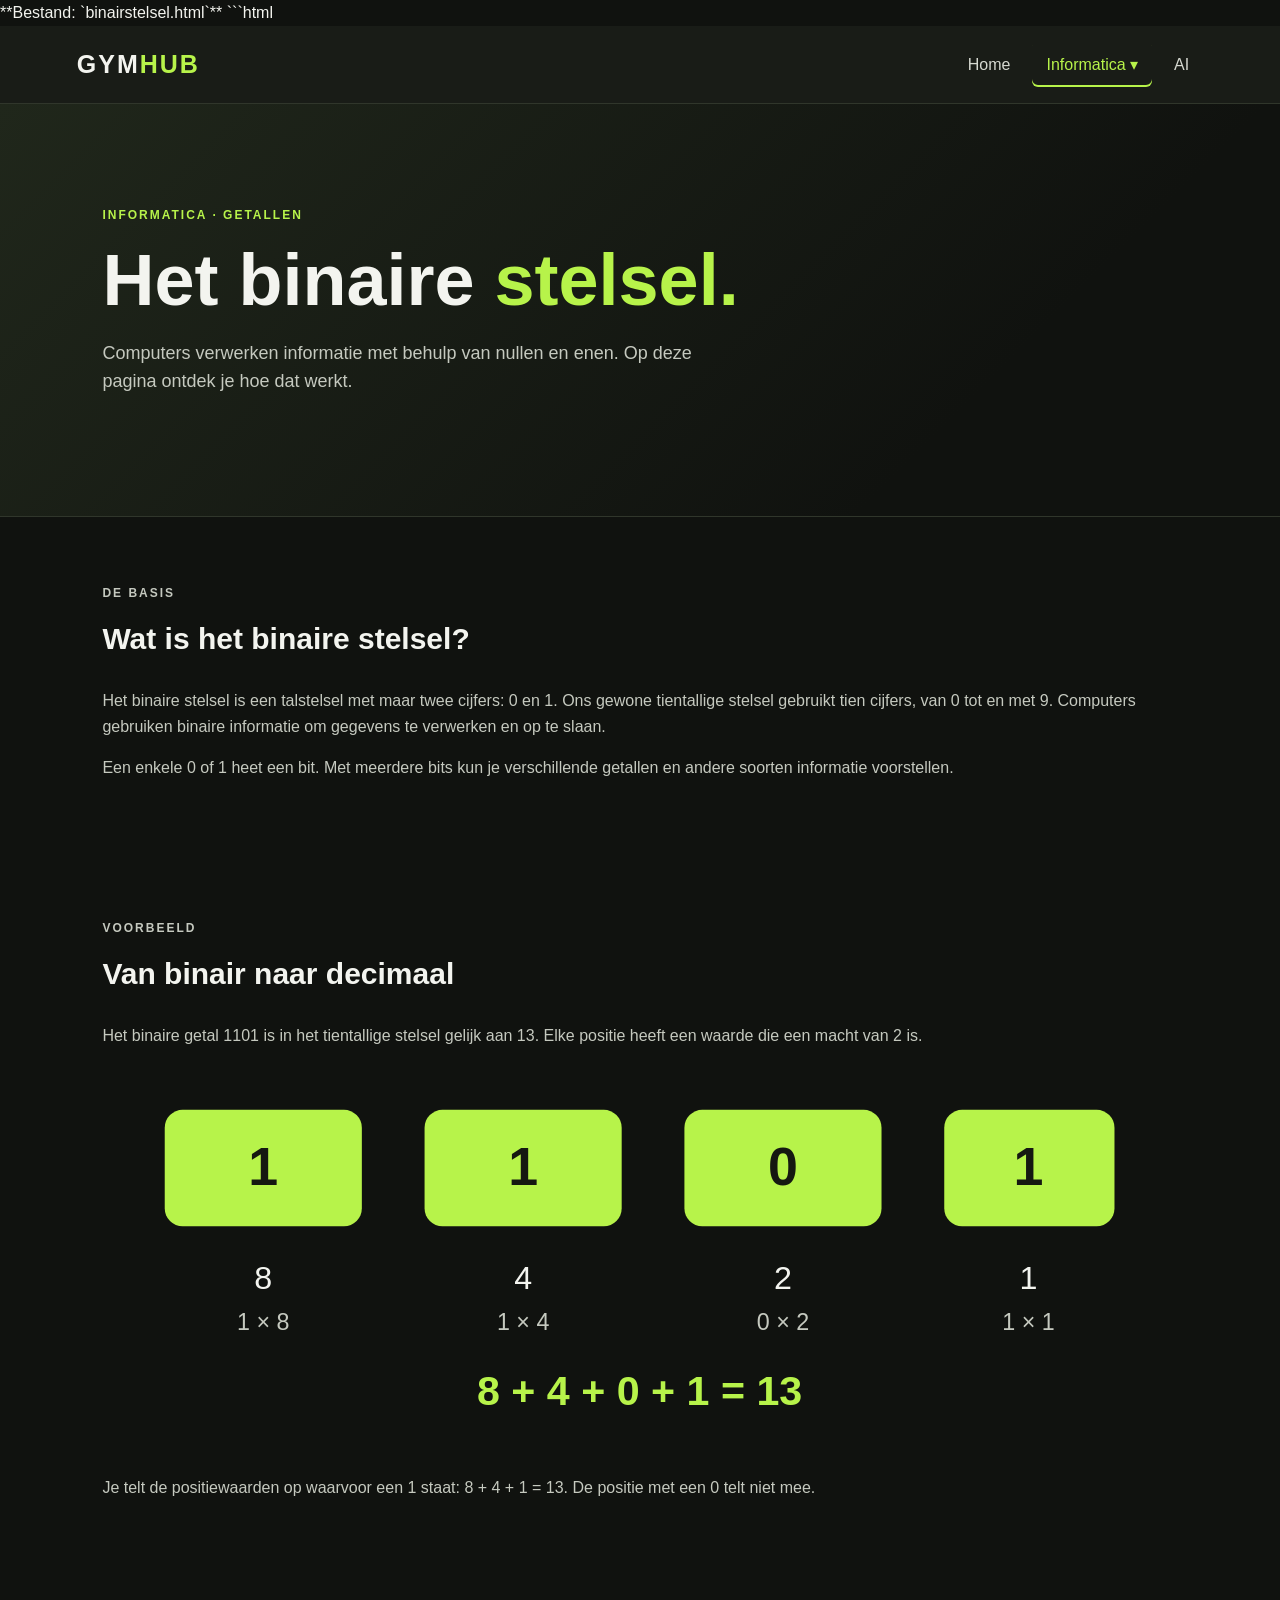
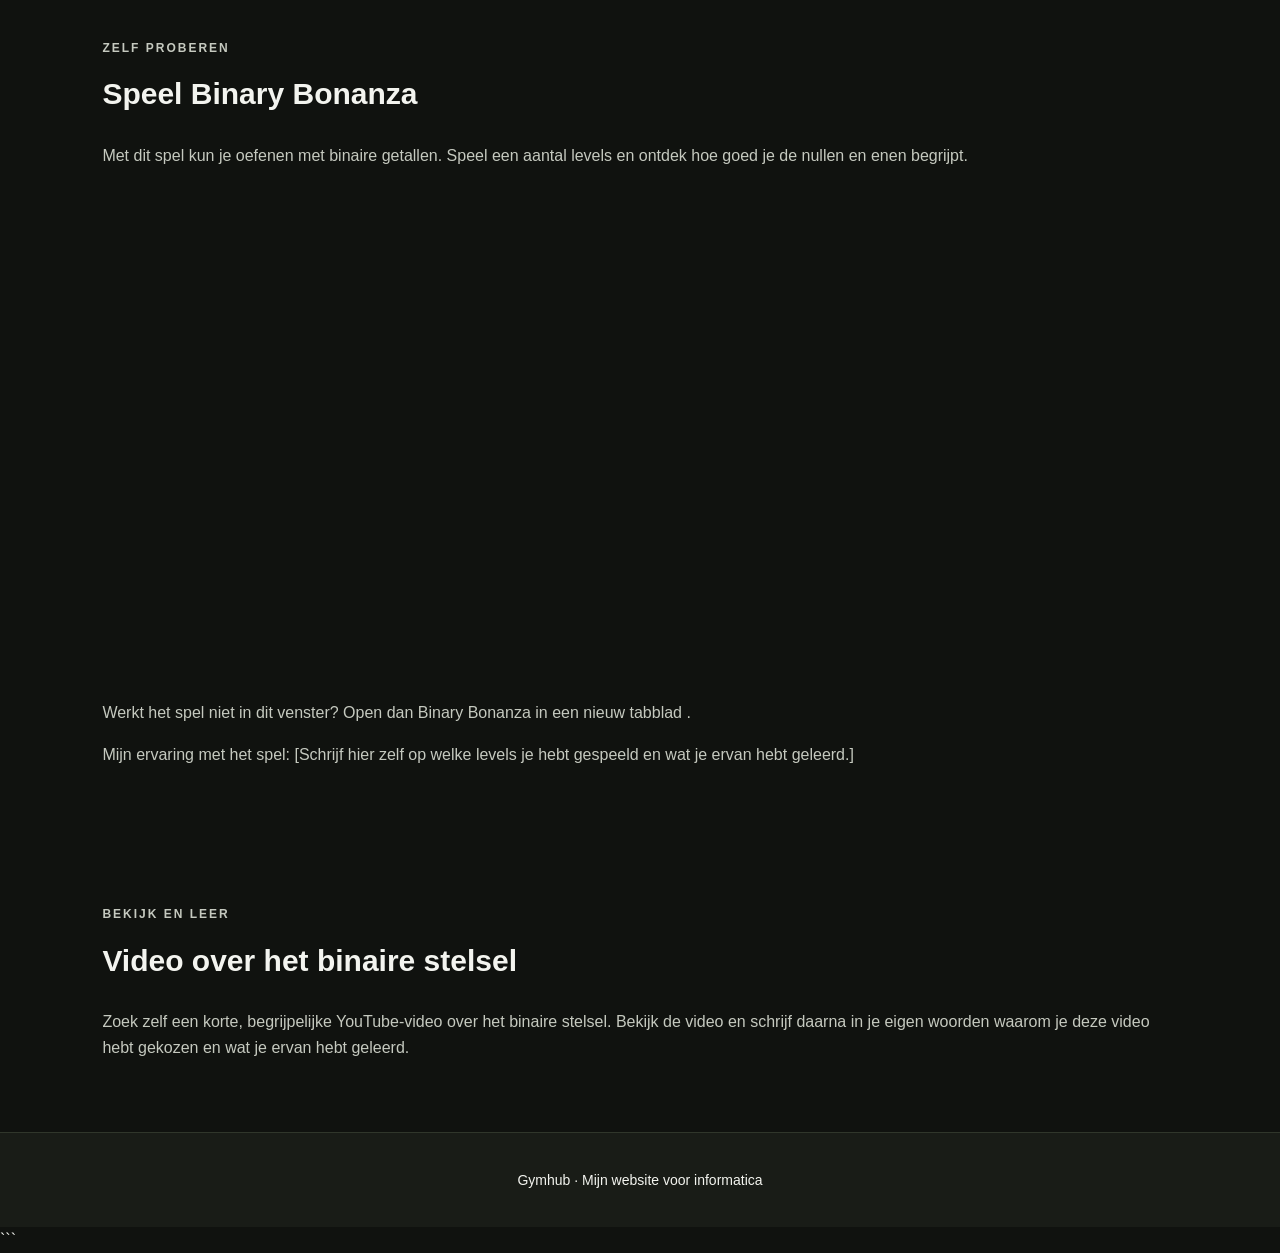
==== binairstelsel.html @ 0bf9ab23 "Binair stelsel pagina toevoegen" ====
**Bestand: `binairstelsel.html`**

```html
<!DOCTYPE html>
<!-- Deze pagina legt het binaire stelsel uit. -->

<html lang="nl">
<head>
    <!-- Zorgt ervoor dat Nederlandse tekens goed worden weergegeven. -->
    <meta charset="UTF-8">

    <!-- Zorgt ervoor dat de pagina goed schaalt op telefoons. -->
    <meta name="viewport" content="width=device-width, initial-scale=1.0">

    <!-- De titel die bovenaan het browsertabblad verschijnt. -->
    <title>Gymhub | Binair stelsel</title>

    <!-- Gebruikt dezelfde vormgeving als de homepage. -->
    <link rel="stylesheet" type="text/css" href="opmaak.css">
</head>

<body>

    <!-- De header bevat het logo en de navigatiebalk. -->
    <header class="bovenbalk">
        <a class="logo" href="index.html">GYM<span>HUB</span></a>

        <!-- Dit menu staat ook op de homepage. -->
        <nav class="navigatie">
            <ul>
                <li>
                    <a href="index.html">Home</a>
                </li>

                <li class="dropdown">
                    <a href="#" class="dropdown-knop actief">Informatica ▾</a>

                    <!-- Dit submenu bevat de informaticaonderwerpen. -->
                    <ul class="dropdown-menu">
                        <li>
                            <a href="invoer-verwerking-uitvoer.html">
                                Invoer, verwerking en uitvoer
                            </a>
                        </li>
                        <li>
                            <a class="actief" href="binairstelsel.html">
                                Binair stelsel
                            </a>
                        </li>
                        <li>
                            <a href="kleurmodellen.html">Kleurmodellen</a>
                        </li>
                        <li>
                            <a href="compressie.html">Compressie</a>
                        </li>
                    </ul>
                </li>

                <li><a href="ai.html">AI</a></li>
            </ul>
        </nav>
    </header>

    <!-- Hier begint de belangrijkste inhoud van de pagina. -->
    <main>

        <!-- Introductie van het onderwerp. -->
        <section class="intro">
            <p class="klein-label">INFORMATICA · GETALLEN</p>

            <h1>Het binaire <span>stelsel.</span></h1>

            <p class="intro-tekst">
                Computers verwerken informatie met behulp van nullen
                en enen. Op deze pagina ontdek je hoe dat werkt.
            </p>
        </section>

        <!-- Uitleg over de basis van het binaire stelsel. -->
        <section class="inhoudsblok">
            <p class="klein-label">DE BASIS</p>

            <h2>Wat is het binaire stelsel?</h2>

            <p>
                Het binaire stelsel is een talstelsel met maar twee
                cijfers: 0 en 1. Ons gewone tientallige stelsel gebruikt
                tien cijfers, van 0 tot en met 9. Computers gebruiken
                binaire informatie om gegevens te verwerken en op te slaan.
            </p>

            <p>
                Een enkele 0 of 1 heet een bit. Met meerdere bits kun je
                verschillende getallen en andere soorten informatie
                voorstellen.
            </p>
        </section>

        <!-- Voorbeeld met een zelfgemaakt SVG-diagram. -->
        <section class="inhoudsblok">
            <p class="klein-label">VOORBEELD</p>

            <h2>Van binair naar decimaal</h2>

            <p>
                Het binaire getal 1101 is in het tientallige stelsel
                gelijk aan 13. Elke positie heeft een waarde die een
                macht van 2 is.
            </p>

            <!-- SVG is een manier om zelf een schaalbaar diagram te tekenen. -->
            <svg
                viewBox="0 0 600 220"
                width="100%"
                role="img"
                aria-labelledby="binair-titel binair-beschrijving"
            >
                <title id="binair-titel">Het binaire getal 1101</title>
                <desc id="binair-beschrijving">
                    De bits 1, 1, 0 en 1 hebben de positiewaarden
                    8, 4, 2 en 1. Samen leveren ze 13 op.
                </desc>

                <g font-family="Arial, sans-serif" text-anchor="middle">
                    <g fill="#B7F34A">
                        <rect x="35" y="25" width="110" height="65" rx="10"/>
                        <rect x="180" y="25" width="110" height="65" rx="10"/>
                        <rect x="325" y="25" width="110" height="65" rx="10"/>
                        <rect x="470" y="25" width="95" height="65" rx="10"/>
                    </g>

                    <g fill="#151811" font-size="30" font-weight="bold">
                        <text x="90" y="67">1</text>
                        <text x="235" y="67">1</text>
                        <text x="380" y="67">0</text>
                        <text x="517" y="67">1</text>
                    </g>

                    <g fill="#F3F4EF" font-size="18">
                        <text x="90" y="125">8</text>
                        <text x="235" y="125">4</text>
                        <text x="380" y="125">2</text>
                        <text x="517" y="125">1</text>
                    </g>

                    <g fill="#C5C9BF" font-size="13">
                        <text x="90" y="148">1 × 8</text>
                        <text x="235" y="148">1 × 4</text>
                        <text x="380" y="148">0 × 2</text>
                        <text x="517" y="148">1 × 1</text>
                    </g>

                    <text x="300" y="190" fill="#B7F34A"
                          font-size="23" font-weight="bold">
                        8 + 4 + 0 + 1 = 13
                    </text>
                </g>
            </svg>

            <p>
                Je telt de positiewaarden op waarvoor een 1 staat:
                8 + 4 + 1 = 13. De positie met een 0 telt niet mee.
            </p>
        </section>

        <!-- Het spel waarmee bezoekers zelf kunnen oefenen. -->
        <section class="inhoudsblok">
            <p class="klein-label">ZELF PROBEREN</p>

            <h2>Speel Binary Bonanza</h2>

            <p>
                Met dit spel kun je oefenen met binaire getallen.
                Speel een aantal levels en ontdek hoe goed je de
                nullen en enen begrijpt.
            </p>

            <!-- Het spel wordt in een iframe binnen deze pagina getoond. -->
            <iframe
                src="https://games.penjee.com/binary-bonanza/game.php"
                title="Binary Bonanza: oefenen met binaire getallen"
                width="100%"
                height="500"
                loading="lazy"
                style="border: 0; border-radius: 10px;"
                allowfullscreen>
            </iframe>

            <p>
                Werkt het spel niet in dit venster? Open dan
                <a href="https://games.penjee.com/binary-bonanza/game.php"
                   target="_blank"
                   rel="noopener noreferrer">
                    Binary Bonanza in een nieuw tabblad
                </a>.
            </p>

            <!-- Noteer zelf hoeveel levels je hebt gespeeld en wat je leerde. -->
            <p>
                Mijn ervaring met het spel:
                [Schrijf hier zelf op welke levels je hebt gespeeld
                en wat je ervan hebt geleerd.]
            </p>
        </section>

        <!-- Ruimte voor de YouTube-video die je zelf uitkiest en bekijkt. -->
        <section class="inhoudsblok">
            <p class="klein-label">BEKIJK EN LEER</p>

            <h2>Video over het binaire stelsel</h2>

            <p>
                Zoek zelf een korte, begrijpelijke YouTube-video over
                het binaire stelsel. Bekijk de video en schrijf daarna
                in je eigen woorden waarom je deze video hebt gekozen
                en wat je ervan hebt geleerd.
            </p>

            <!-- Voeg hier later de iframe-code toe met jouw gekozen video. -->
        </section>

    </main>

    <!-- De footer sluit de pagina af. -->
    <footer class="voettekst">
        <p>Gymhub · Mijn website voor informatica</p>
    </footer>

</body>
</html>
```
---- opmaak.css ----
/* =========================================
   ALGEMENE INSTELLINGEN
   ========================================= */

/* Deze selector (*) geldt voor alle elementen. */
* {
    box-sizing: border-box;
}

/* De body bepaalt de standaardstijl van de hele pagina. */
body {
    margin: 0;
    background-color: #10120F;
    color: #F3F4EF; /* Dit is de standaard tekstkleur. */
    font-family: Arial, Helvetica, sans-serif;
    line-height: 1.6;
}

/* Alle links krijgen een nette standaardopmaak. */
a {
    color: inherit;
    text-decoration: none;
}

/* =========================================
   BOVENBALK EN NAVIGATIEMENU
   ========================================= */

/* De bovenbalk bevat het logo en het navigatiemenu. */
.bovenbalk {
    background-color: #191C17;
    min-height: 76px;
    padding: 16px 6%;
    display: flex;
    align-items: center;
    justify-content: space-between;
    gap: 20px;
    flex-wrap: wrap;

    /* De hoge z-index zorgt dat het menu boven andere inhoud staat. */
    position: relative;
    z-index: 100;
    border-bottom: 1px solid #30362B;
}

/* Het logo valt op door de grotere letters. */
.logo {
    font-size: 25px;
    font-weight: bold;
    letter-spacing: 2px;
}

/* Het woord HUB krijgt de limegroene accentkleur. */
.logo span {
    color: #B7F34A;
}

/* De lijst wordt horizontaal weergegeven zonder opsommingstekens. */
.navigatie ul {
    list-style: none;
    display: flex;
    align-items: center;
    gap: 8px;
    padding: 0;
    margin: 0;
}

/* Elk hoofdmenu-item is een mogelijke plek voor een submenu. */
.navigatie li {
    position: relative;
}

/* De links krijgen ruimte zodat ze makkelijk aanklikbaar zijn. */
.navigatie > ul > li > a {
    display: block;
    padding: 10px 14px;
    border-radius: 6px;
    color: #D6D9D1;
    transition: background-color 0.2s, color 0.2s;
}

/* Bij aanwijzen verandert de kleur van de link. */
.navigatie a:hover,
.navigatie a:focus-visible {
    background-color: #2A3023;
    color: #B7F34A;
}

/* De actieve link laat zien op welke pagina je bent. */
.navigatie a.actief {
    color: #B7F34A;
    box-shadow: inset 0 -2px 0 #B7F34A;
}

/* =========================================
   DROPDOWNMENU
   ========================================= */

/* Het submenu staat standaard verborgen. */
.dropdown-menu {
    display: none !important;
    position: absolute;
    top: 100%; /* Het menu begint direct onder de hoofdknop. */
    left: 0;
    min-width: 230px;
    background-color: #20241D;
    border: 1px solid #3A4231;
    border-radius: 8px;
    padding: 8px !important;
    flex-direction: column;
    align-items: stretch !important;
    gap: 2px !important;
    box-shadow: 0 12px 25px rgba(0, 0, 0, 0.35);
}

/* Het submenu verschijnt als je de knop of lijst aanwijst. */
.dropdown:hover > .dropdown-menu,
.dropdown:focus-within > .dropdown-menu {
    display: flex !important;
}

/* De submenu-links vullen de breedte van het submenu. */
.dropdown-menu a {
    display: block;
    padding: 10px;
    border-radius: 5px;
    color: #F3F4EF;
}

/* =========================================
   INTRODUCTIEBLOK
   ========================================= */

/* Dit is het grote introductieblok bovenaan de homepage. */
.intro {
    padding: 90px 8%;
    background: linear-gradient(135deg, #20271B, #10120F 75%);
    border-bottom: 1px solid #30362B;
}

/* Kleine groene labels geven onderdelen een herkenbare stijl. */
.klein-label {
    color: #B7F34A;
    font-size: 12px;
    font-weight: bold;
    letter-spacing: 2px;
    text-transform: uppercase;
}

/* De hoofdtekst krijgt een groot lettertype. */
.intro h1 {
    max-width: 850px;
    margin: 16px 0;
    font-size: clamp(38px, 7vw, 72px);
    line-height: 1.1;
}

/* Het woord Gymhub krijgt de accentkleur. */
.intro h1 span {
    color: #B7F34A;
}

/* De introductietekst krijgt een beperkte breedte voor leesbaarheid. */
.intro-tekst {
    max-width: 600px;
    color: #C5C9BF;
    font-size: 18px;
    margin-bottom: 30px;
}

/* =========================================
   KNOPPEN
   ========================================= */

/* De knop valt op door de groene achtergrond. */
.knop {
    display: inline-block;
    padding: 12px 20px;
    background-color: #B7F34A;
    color: #151811;
    border-radius: 6px;
    font-weight: bold;
}

/* De knop verandert als je hem aanwijst. */
.knop:hover,
.knop:focus-visible {
    background-color: #D0FF79;
}

/* =========================================
   INHOUD EN KAARTEN
   ========================================= */

/* Dit zijn de verschillende inhoudsblokken op de homepage. */
.inhoudsblok {
    padding: 55px 8%;
}

/* Koppen zijn helder en goed leesbaar. */
.inhoudsblok h2 {
    font-size: 30px;
    margin-top: 8px;
}

/* Gewone alinea's krijgen een zachte witte tekstkleur. */
.inhoudsblok p {
    color: #C5C9BF;
}

/* De kaarten worden automatisch over beschikbare ruimte verdeeld. */
.kaarten {
    display: grid;
    grid-template-columns: repeat(2, minmax(0, 1fr));
    gap: 18px;
    margin-top: 25px;
}

/* Elke kaart heeft een eigen achtergrond en rand. */
.kaart {
    background-color: #191C17;
    border: 1px solid #30362B;
    border-radius: 10px;
    padding: 24px;
}

/* De titel van iedere kaart is wit. */
.kaart h3 {
    color: #F3F4EF;
    margin-top: 0;
}

/* De links in de kaarten zijn groen en duidelijk herkenbaar. */
.kaart a {
    display: inline-block;
    color: #B7F34A;
    font-weight: bold;
    margin-top: 8px;
}

/* =========================================
   VOETTEKST
   ========================================= */

/* De footer sluit de website netjes af. */
.voettekst {
    padding: 22px 8%;
    background-color: #191C17;
    border-top: 1px solid #30362B;
    text-align: center;
    font-size: 14px;
}

/* =========================================
   AANPASSINGEN VOOR TELEFOONS
   ========================================= */

/* Deze regels gelden bij schermen van maximaal 600 pixels breed. */
@media (max-width: 600px) {
    .bovenbalk {
        padding: 16px 5%;
        align-items: flex-start;
        flex-direction: column;
    }

    /* Het hoofdmenu mag op kleine schermen naar een nieuwe regel. */
    .navigatie,
    .navigatie > ul {
        width: 100%;
    }

    .navigatie > ul {
        flex-wrap: wrap;
    }

    .navigatie > ul > li > a {
        padding: 9px 10px;
    }

    /* De dropdown blijft binnen het scherm beter bruikbaar. */
    .dropdown-menu {
        max-width: 90vw;
    }

    .intro {
        padding: 60px 6%;
    }

    .inhoudsblok {
        padding: 40px 6%;
    }

    /* Op een telefoon komen de kaarten onder elkaar. */
    .kaarten {
        grid-template-columns: 1fr;
    }
}
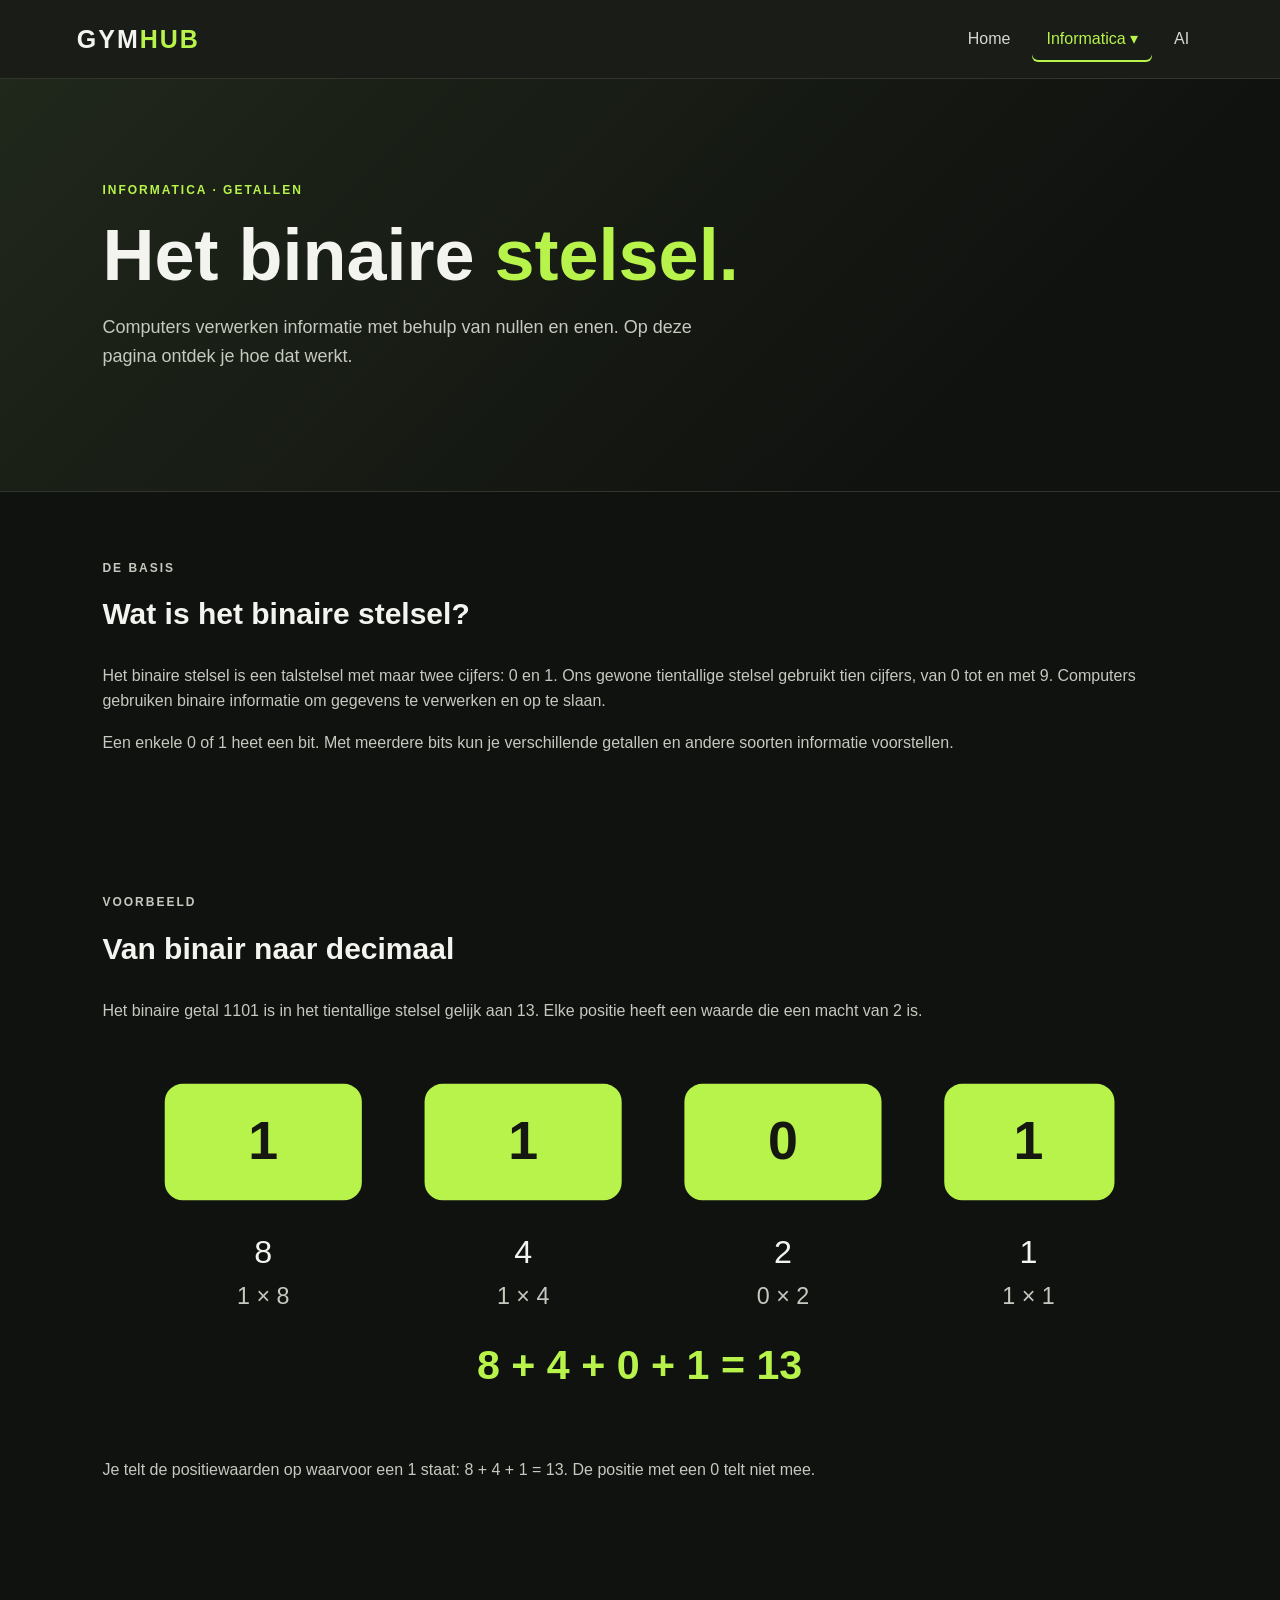
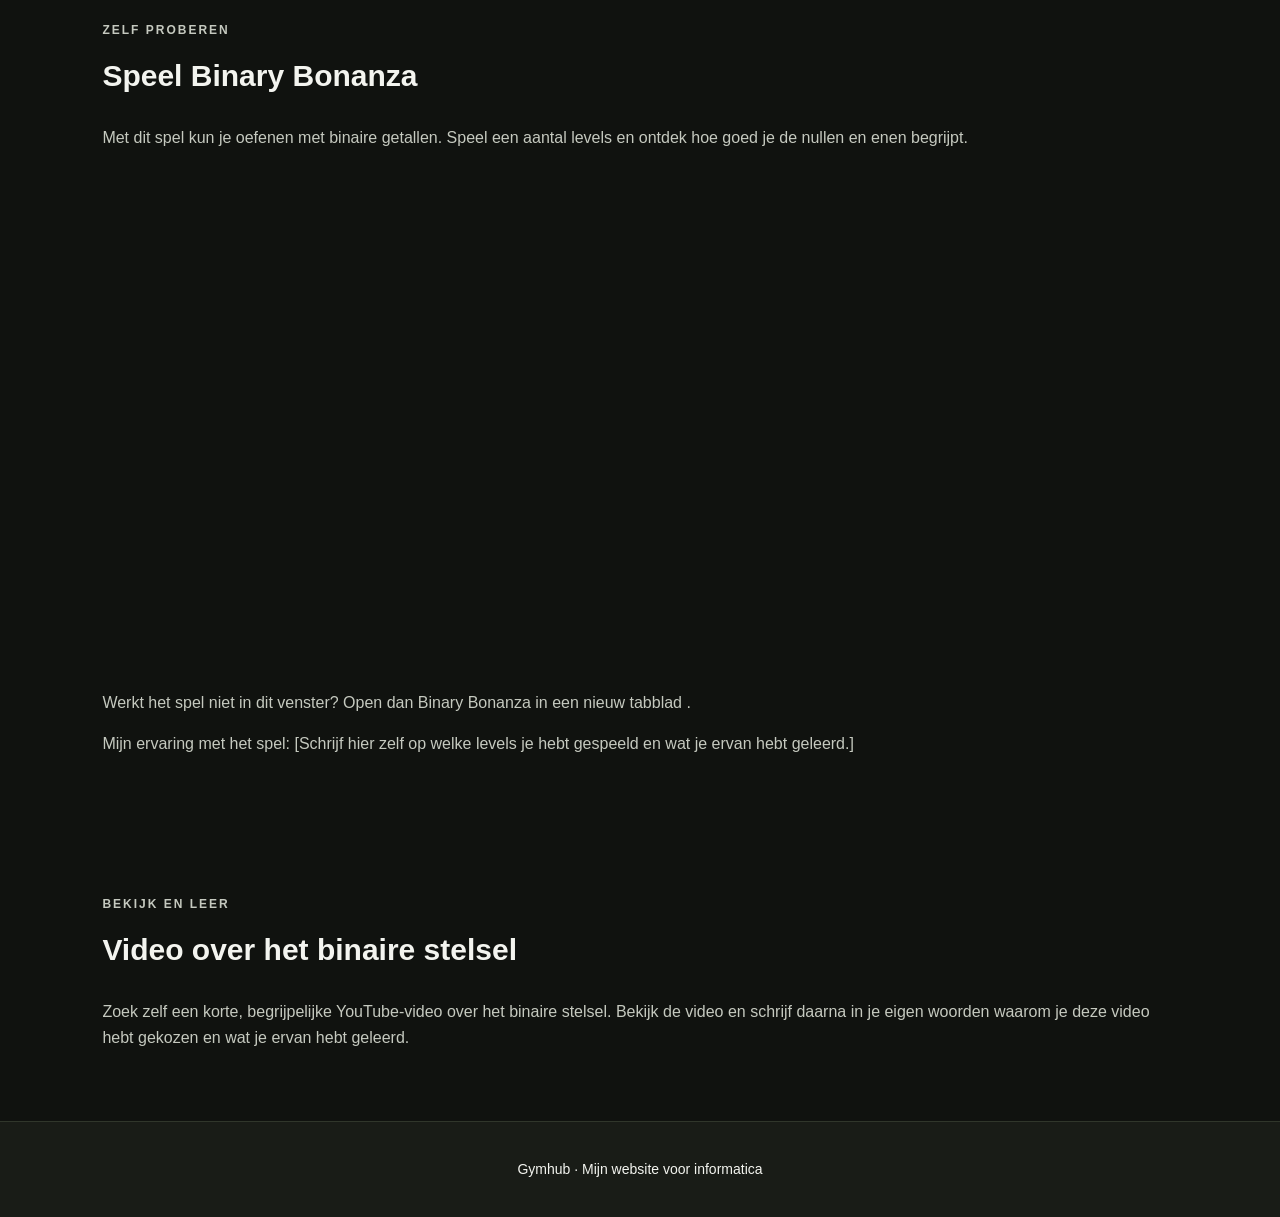
==== commit 3c9079fb: "Binair stelsel pagina toevoegen verbetering" ====
--- a/binairstelsel.html
+++ b/binairstelsel.html
@@ -1,6 +1,3 @@
-**Bestand: `binairstelsel.html`**
-
-```html
 <!DOCTYPE html>
 <!-- Deze pagina legt het binaire stelsel uit. -->
 
@@ -228,4 +225,3 @@
 
 </body>
 </html>
-```
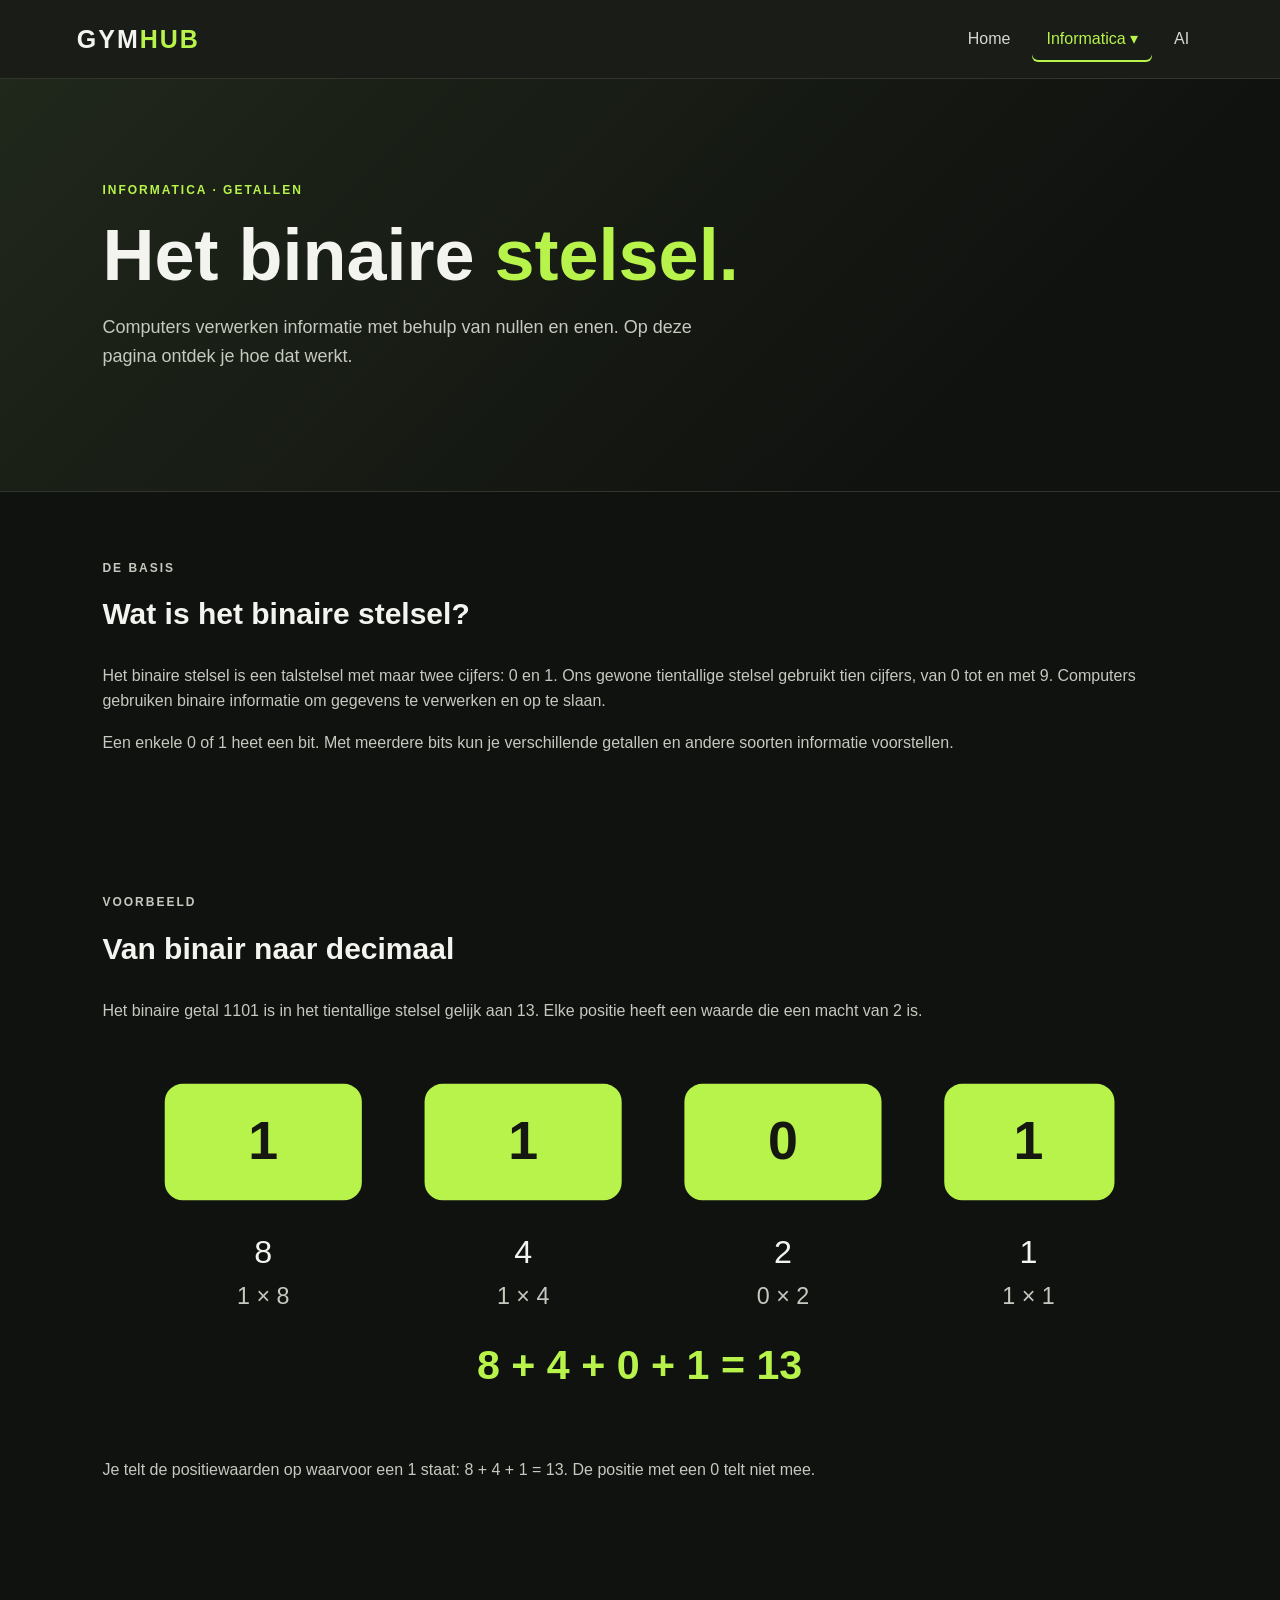
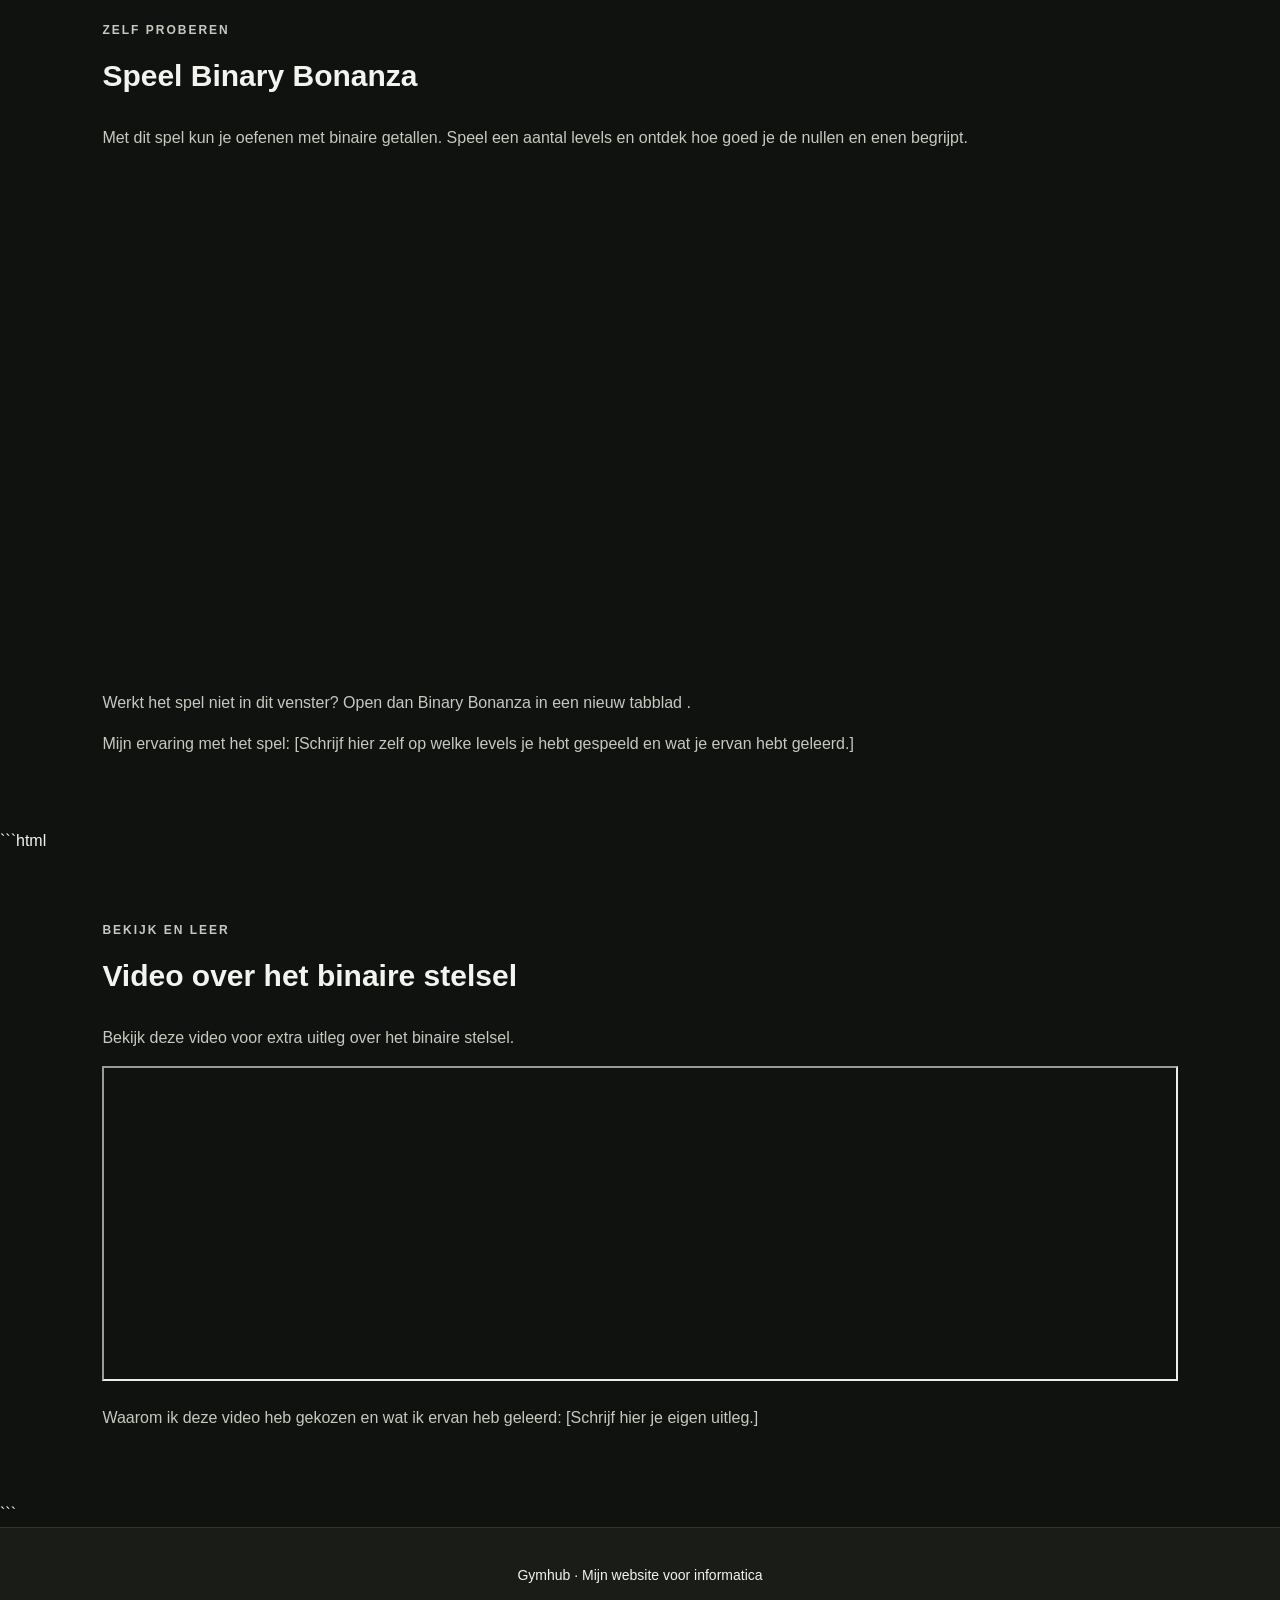
==== commit 2a6d7901: "binairstelsel nieuwe code" ====
--- a/binairstelsel.html
+++ b/binairstelsel.html
@@ -199,22 +199,33 @@
                 en wat je ervan hebt geleerd.]
             </p>
         </section>
-
-        <!-- Ruimte voor de YouTube-video die je zelf uitkiest en bekijkt. -->
+```html
         <section class="inhoudsblok">
             <p class="klein-label">BEKIJK EN LEER</p>
 
             <h2>Video over het binaire stelsel</h2>
 
             <p>
-                Zoek zelf een korte, begrijpelijke YouTube-video over
-                het binaire stelsel. Bekijk de video en schrijf daarna
-                in je eigen woorden waarom je deze video hebt gekozen
-                en wat je ervan hebt geleerd.
-            </p>
-
-            <!-- Voeg hier later de iframe-code toe met jouw gekozen video. -->
-        </section>
+                Bekijk deze video voor extra uitleg over het binaire stelsel.
+            </p>
+
+            <!-- De gekozen YouTube-video wordt op de pagina getoond. -->
+            <iframe
+                width="100%"
+                height="315"
+                src="https://www.youtube-nocookie.com/embed/OpaB2SaNIyA"
+                title="Video over het binaire stelsel"
+                loading="lazy"
+                allowfullscreen>
+            </iframe>
+
+            <!-- Vul dit zelf in nadat je de video hebt bekeken. -->
+            <p>
+                Waarom ik deze video heb gekozen en wat ik ervan heb geleerd:
+                [Schrijf hier je eigen uitleg.]
+            </p>
+        </section>
+```
 
     </main>
 
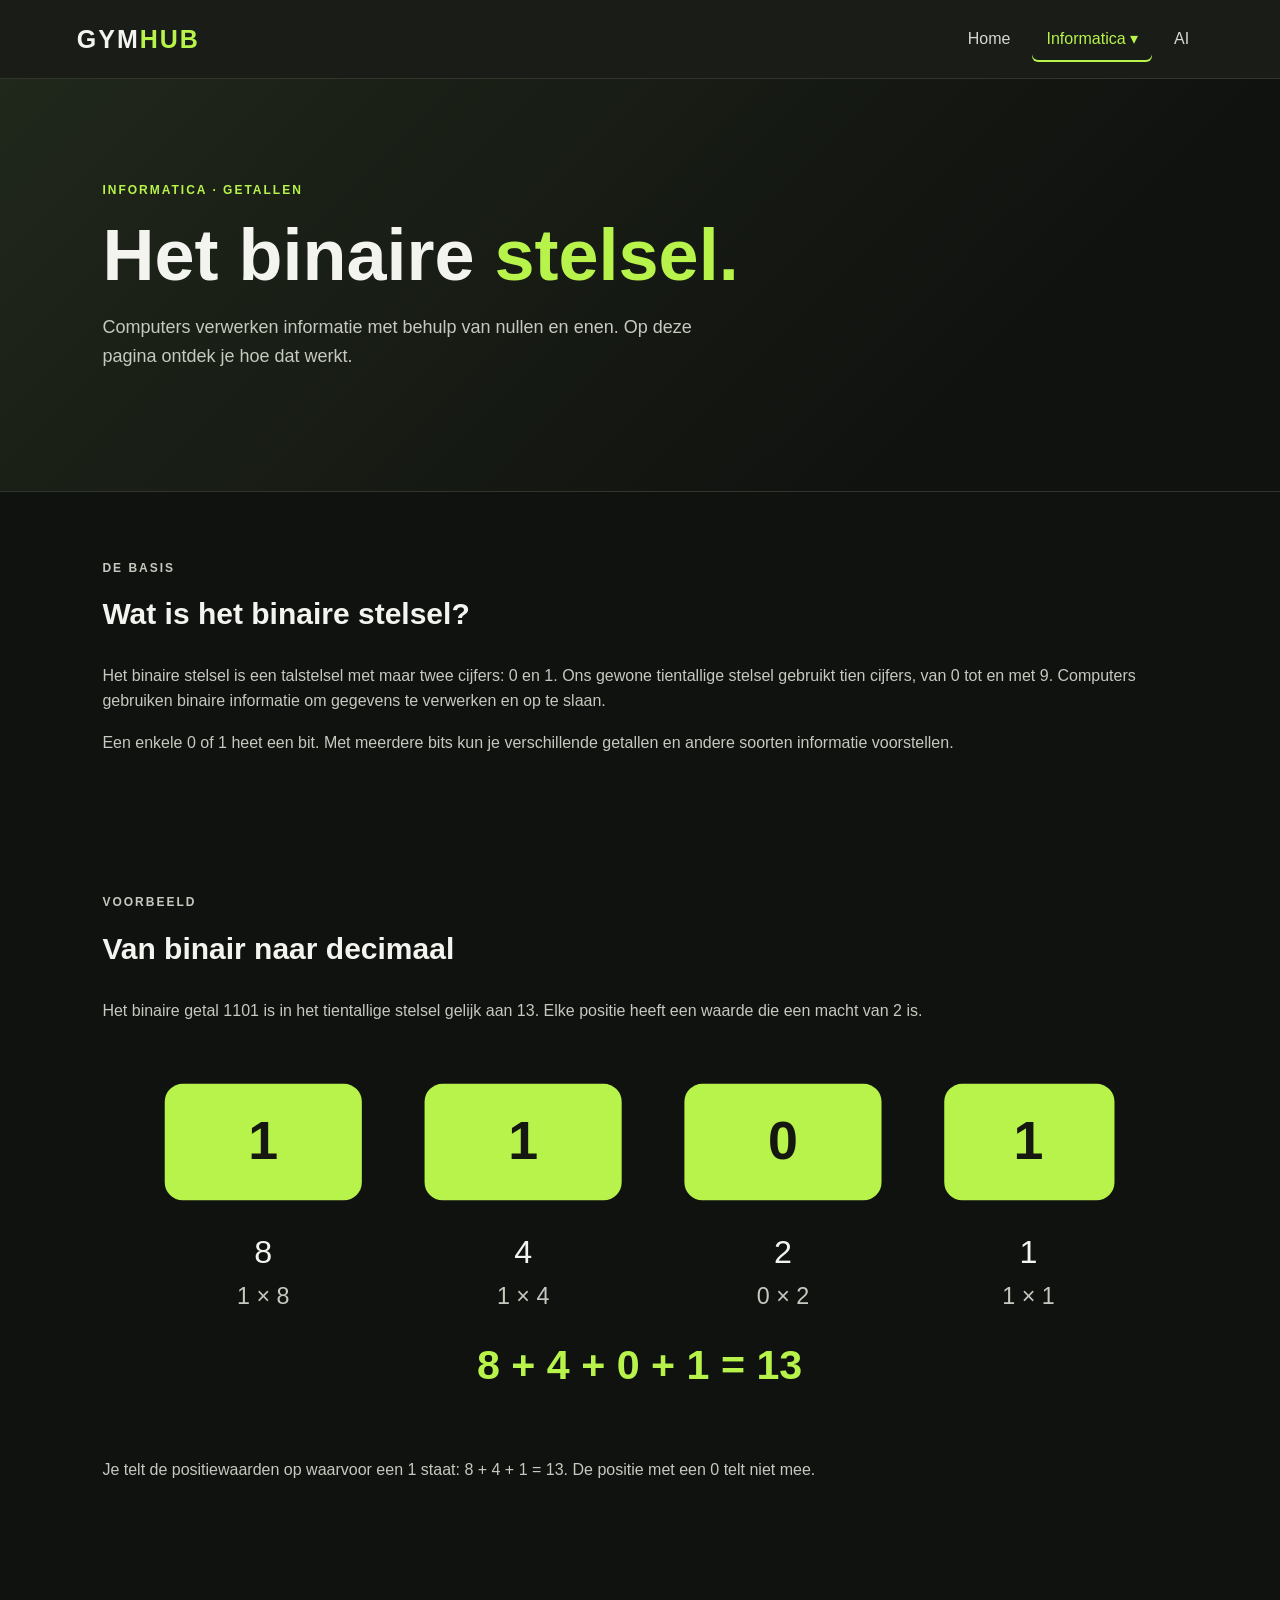
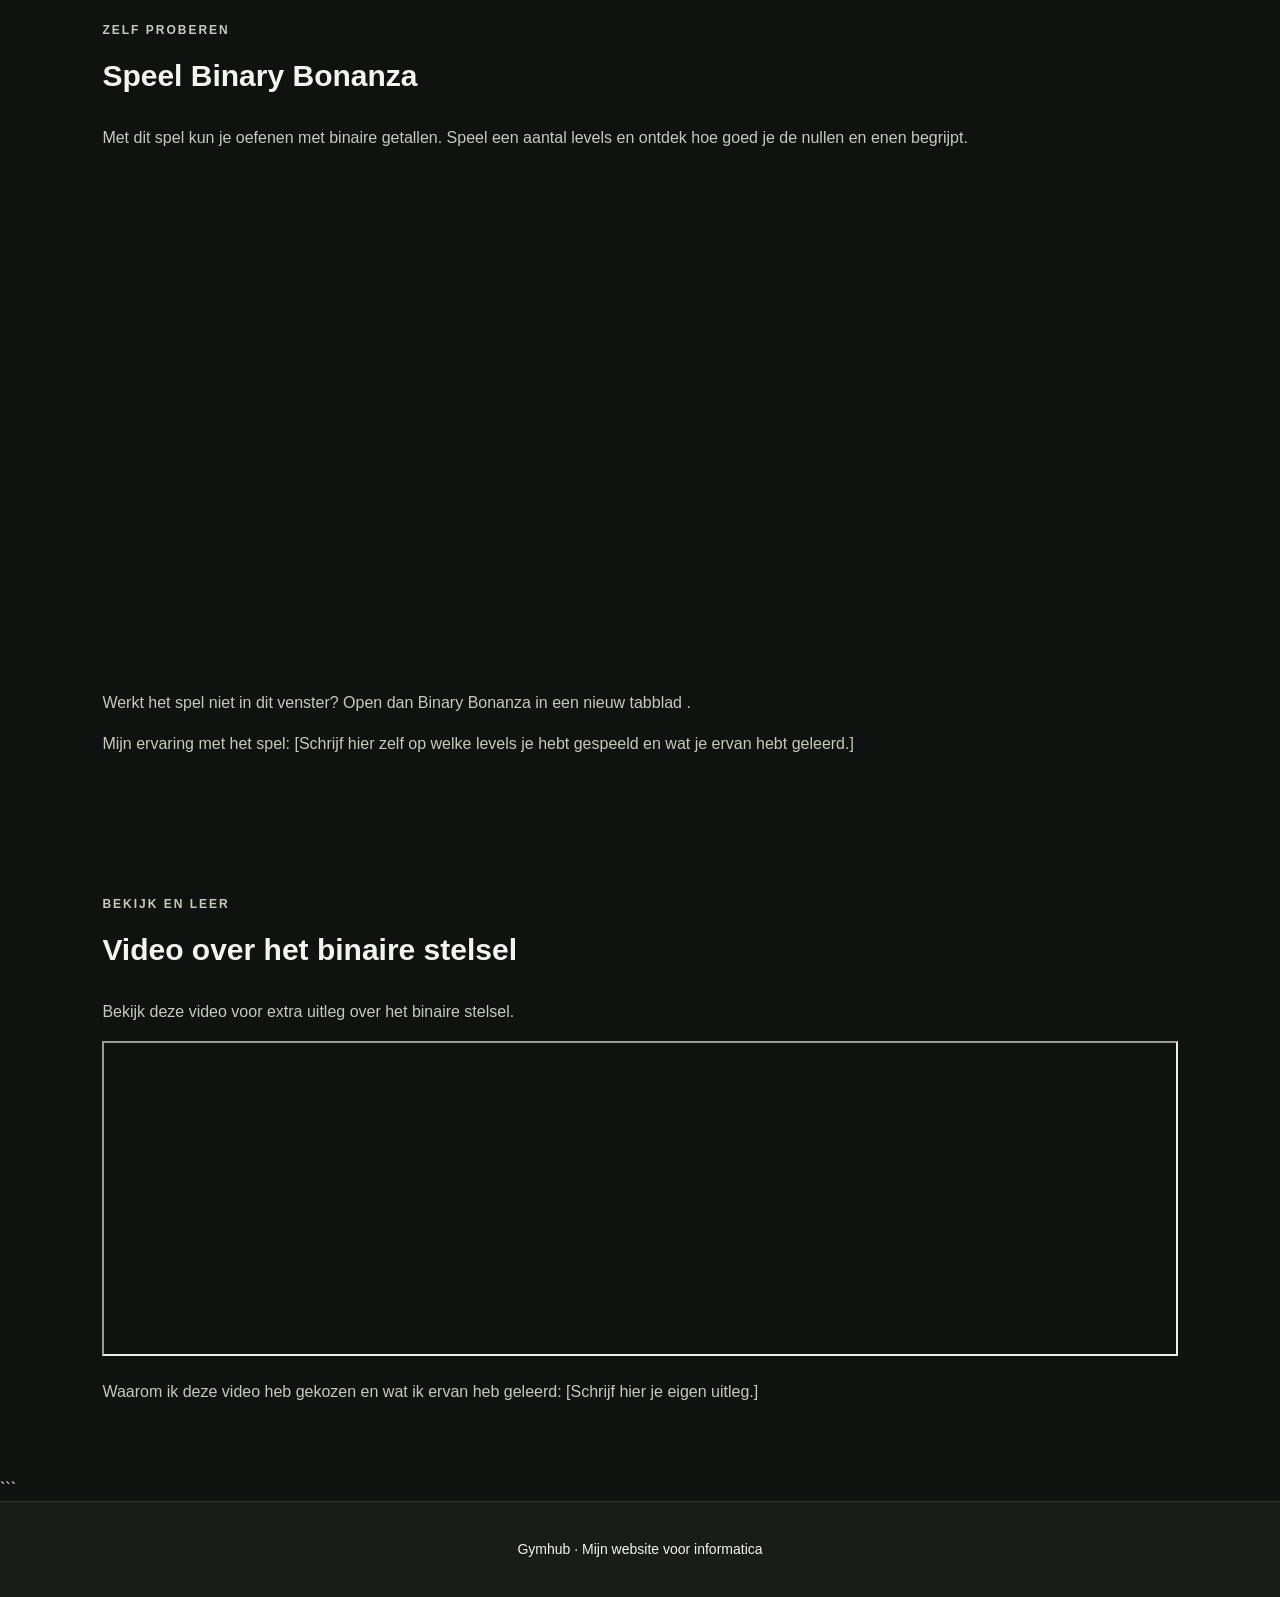
==== commit 7f70fb28: "html ding weg" ====
--- a/binairstelsel.html
+++ b/binairstelsel.html
@@ -199,7 +199,7 @@
                 en wat je ervan hebt geleerd.]
             </p>
         </section>
-```html
+
         <section class="inhoudsblok">
             <p class="klein-label">BEKIJK EN LEER</p>
 
@@ -213,7 +213,7 @@
             <iframe
                 width="100%"
                 height="315"
-                src="https://www.youtube-nocookie.com/embed/OpaB2SaNIyA"
+                src="https://www.youtube.com/embed/OpaB2SaNIyA"
                 title="Video over het binaire stelsel"
                 loading="lazy"
                 allowfullscreen>
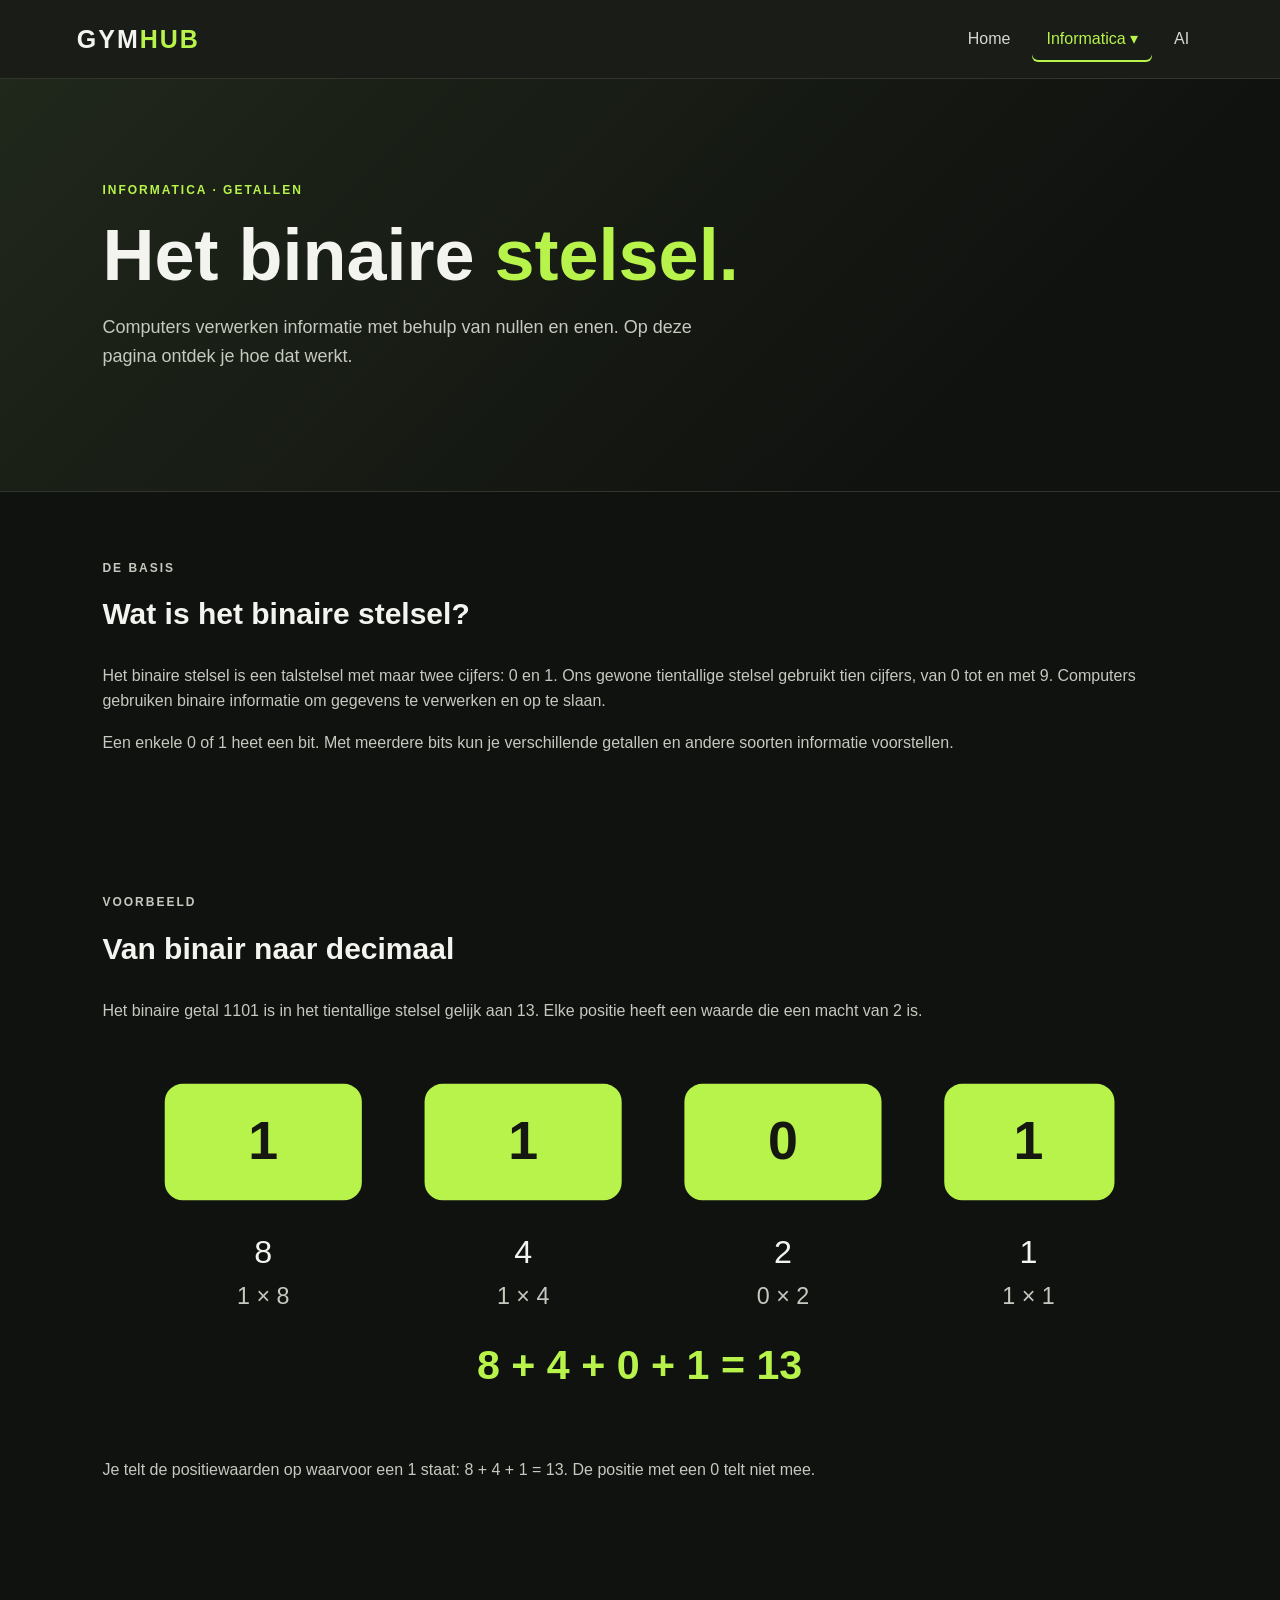
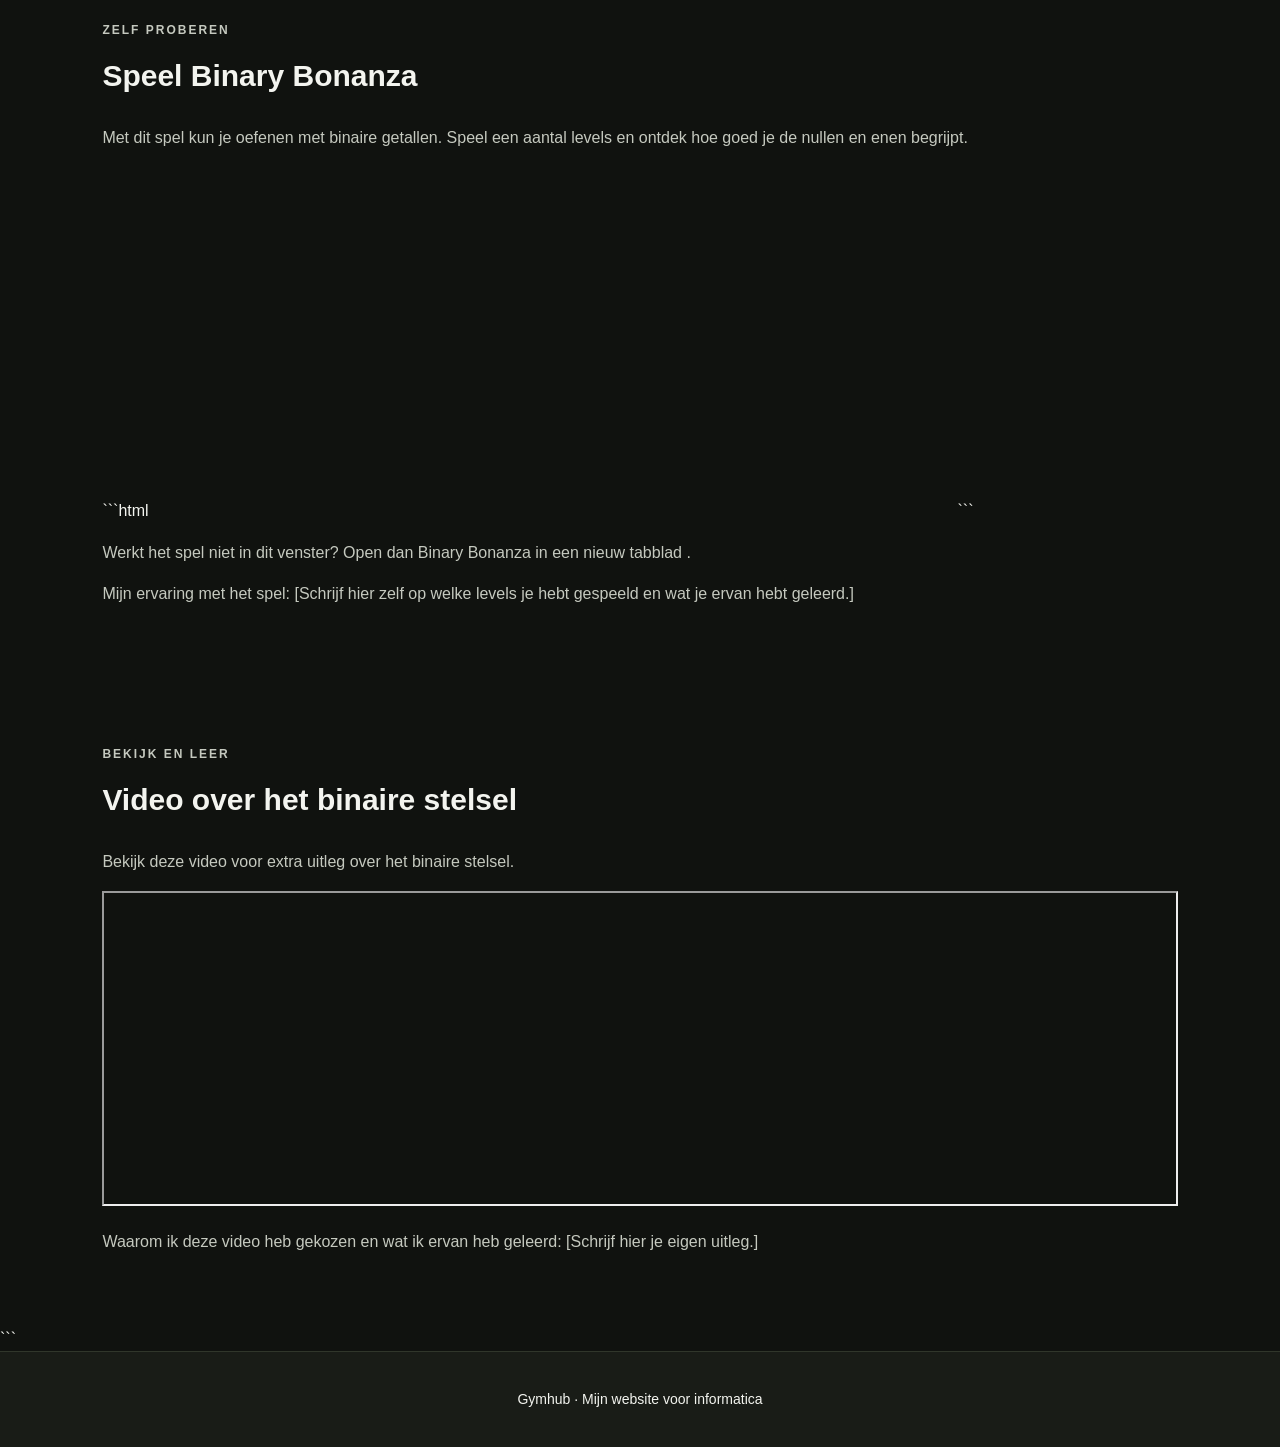
==== commit 39721cbd: "spel verbeterd" ====
--- a/binairstelsel.html
+++ b/binairstelsel.html
@@ -173,15 +173,18 @@
             </p>
 
             <!-- Het spel wordt in een iframe binnen deze pagina getoond. -->
+           ```html
+            <!-- Toont Binary Bonanza in een kleiner venster. -->
             <iframe
                 src="https://games.penjee.com/binary-bonanza/game.php"
                 title="Binary Bonanza: oefenen met binaire getallen"
                 width="100%"
-                height="500"
+                height="350"
                 loading="lazy"
-                style="border: 0; border-radius: 10px;"
+                style="border: 0; border-radius: 10px; max-width: 800px;"
                 allowfullscreen>
             </iframe>
+```
 
             <p>
                 Werkt het spel niet in dit venster? Open dan
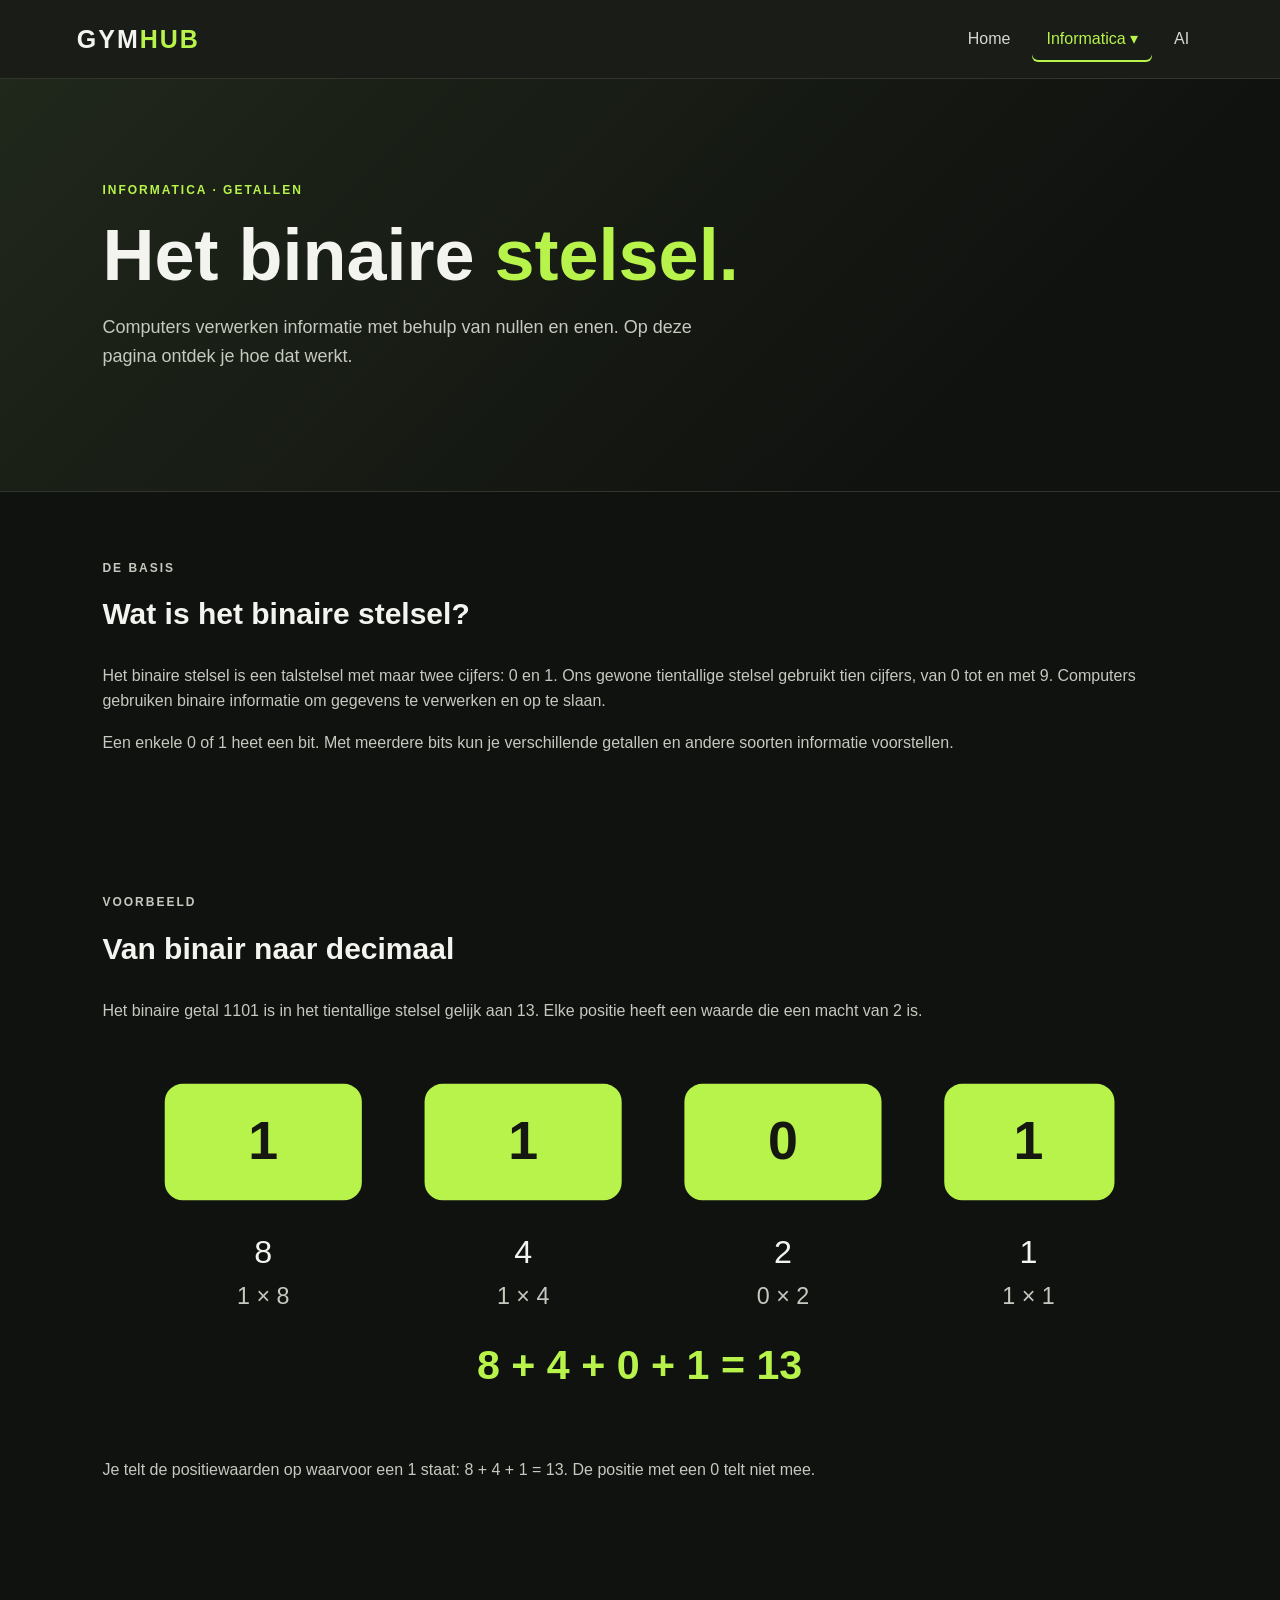
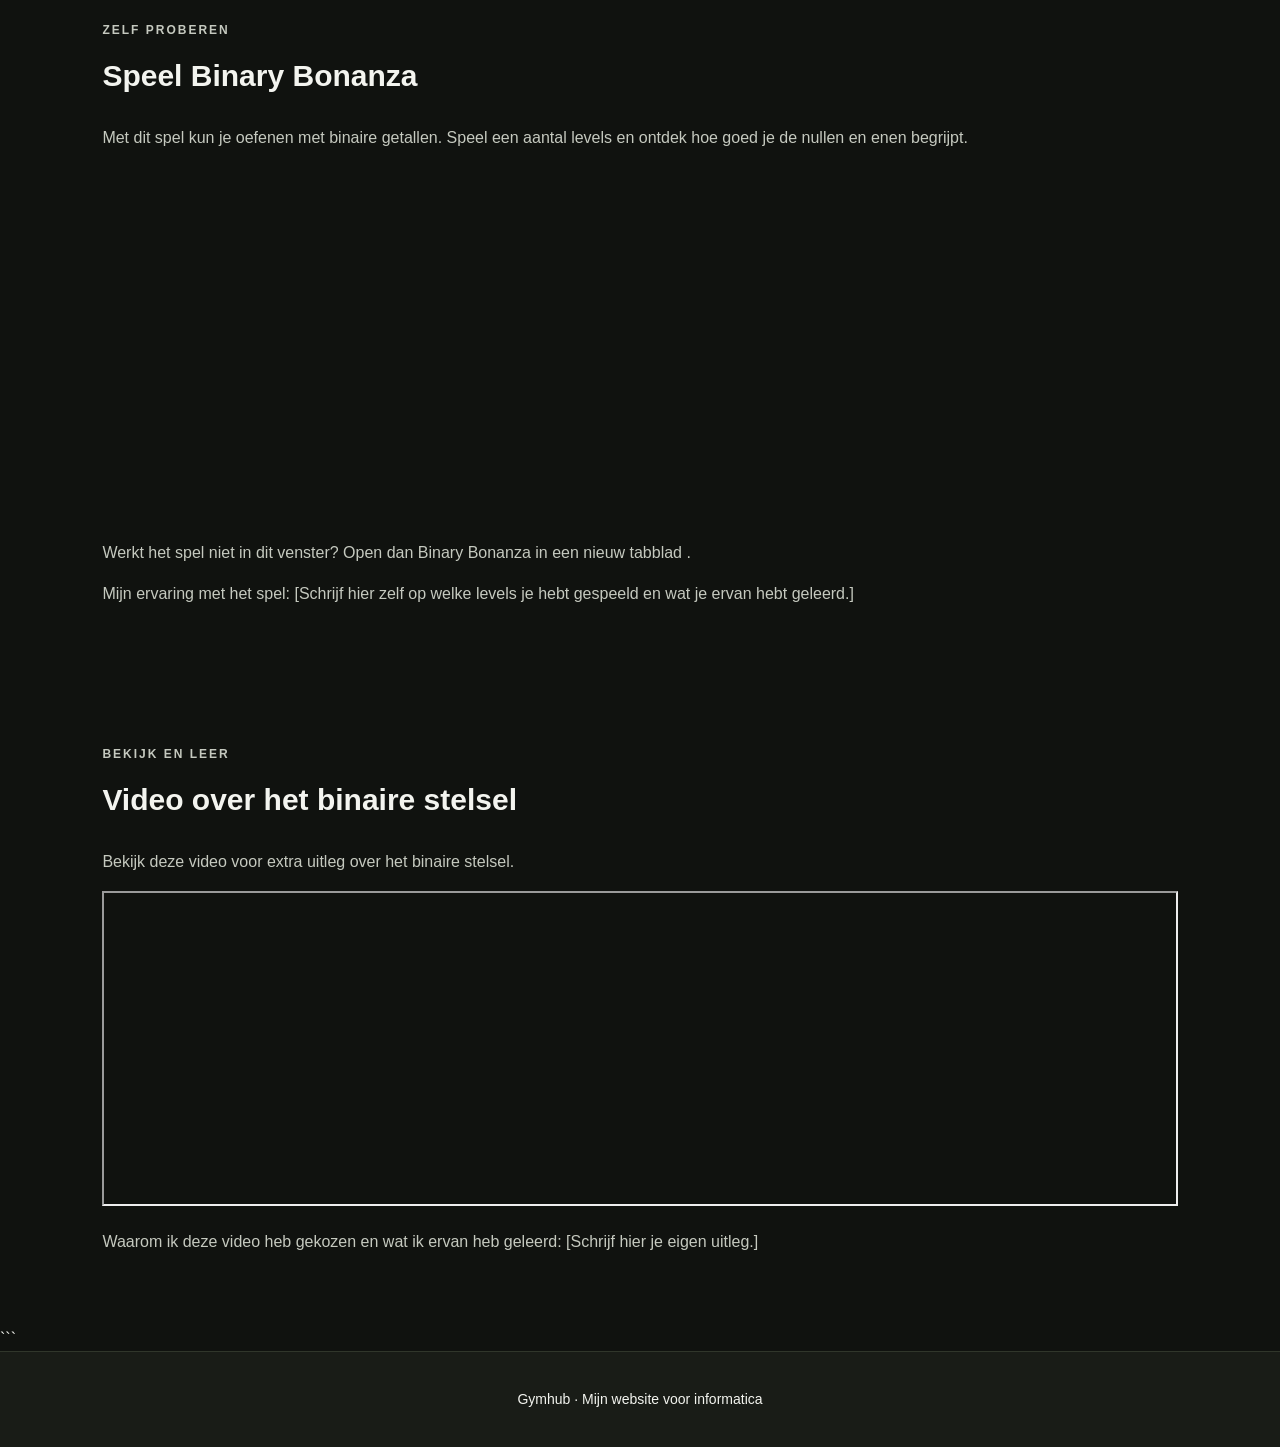
==== commit 90344d09: "html ding weghalen" ====
--- a/binairstelsel.html
+++ b/binairstelsel.html
@@ -173,7 +173,6 @@
             </p>
 
             <!-- Het spel wordt in een iframe binnen deze pagina getoond. -->
-           ```html
             <!-- Toont Binary Bonanza in een kleiner venster. -->
             <iframe
                 src="https://games.penjee.com/binary-bonanza/game.php"
@@ -184,7 +183,6 @@
                 style="border: 0; border-radius: 10px; max-width: 800px;"
                 allowfullscreen>
             </iframe>
-```
 
             <p>
                 Werkt het spel niet in dit venster? Open dan
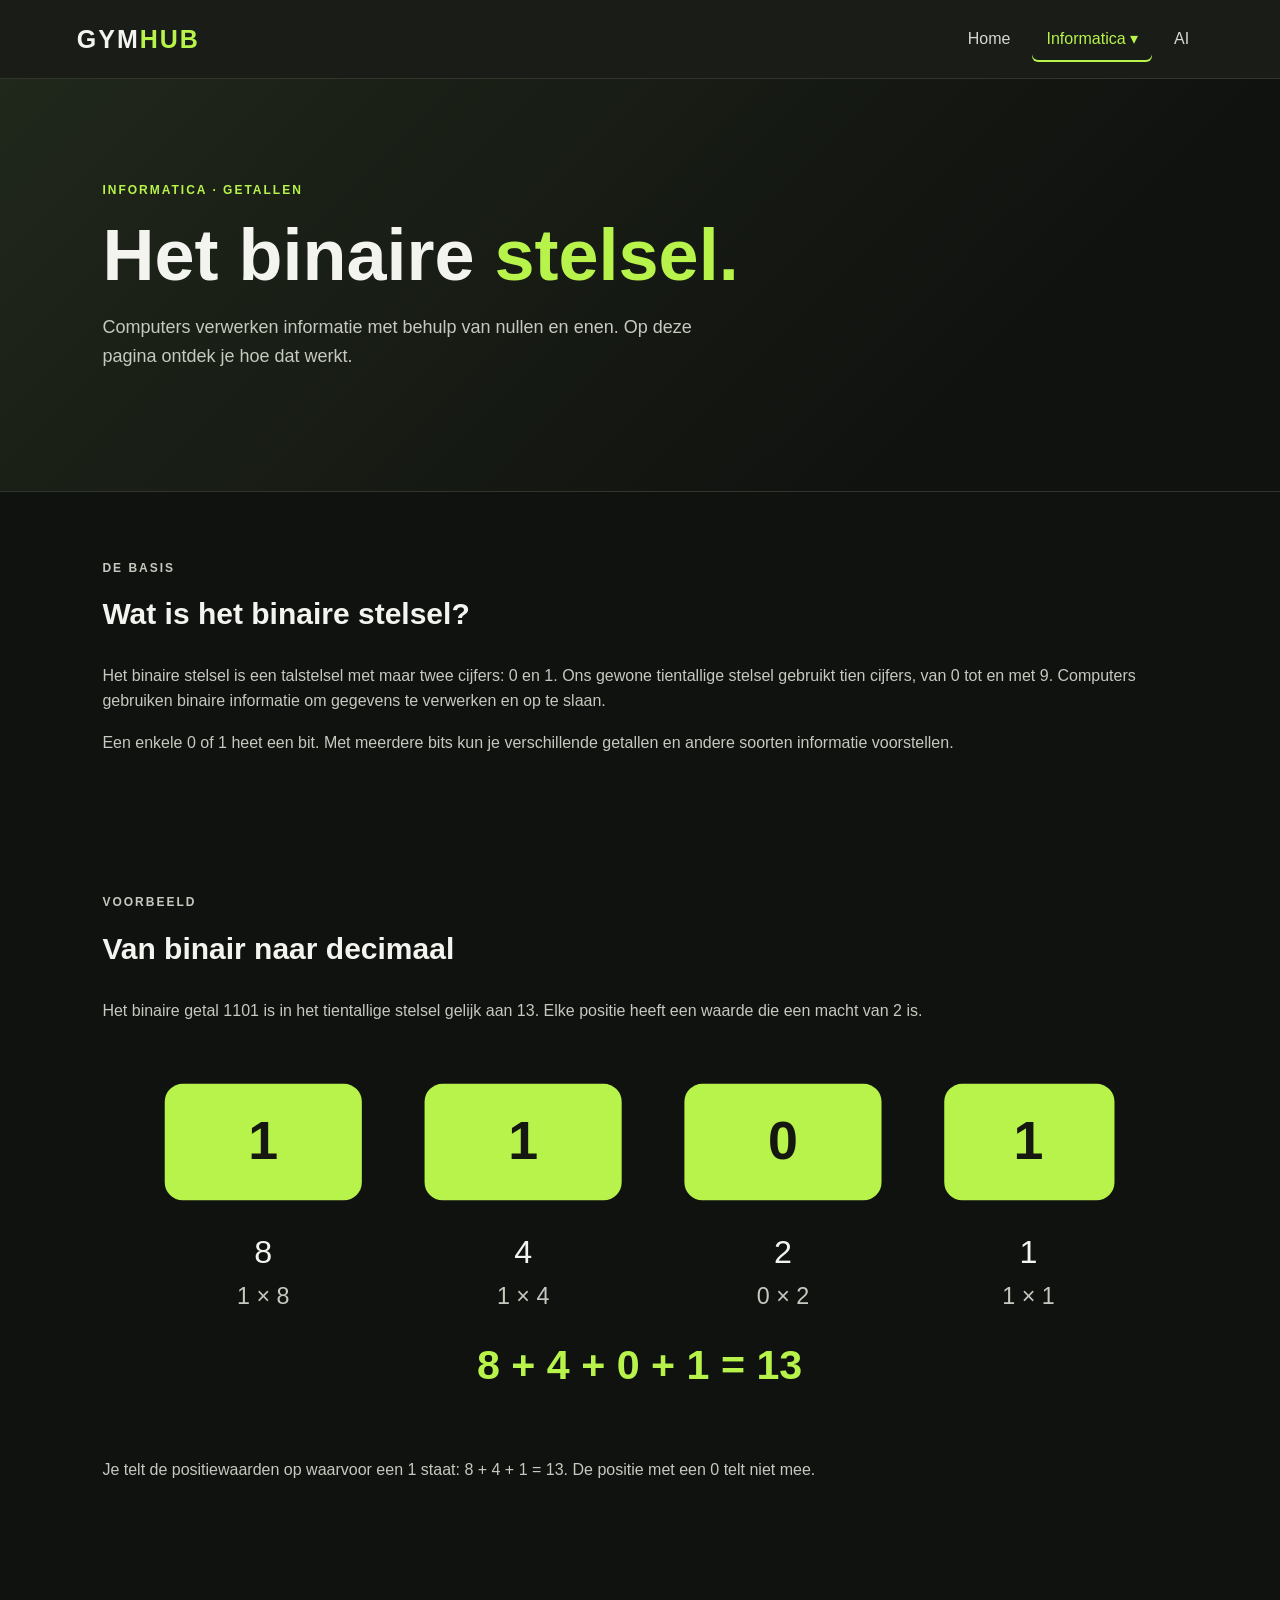
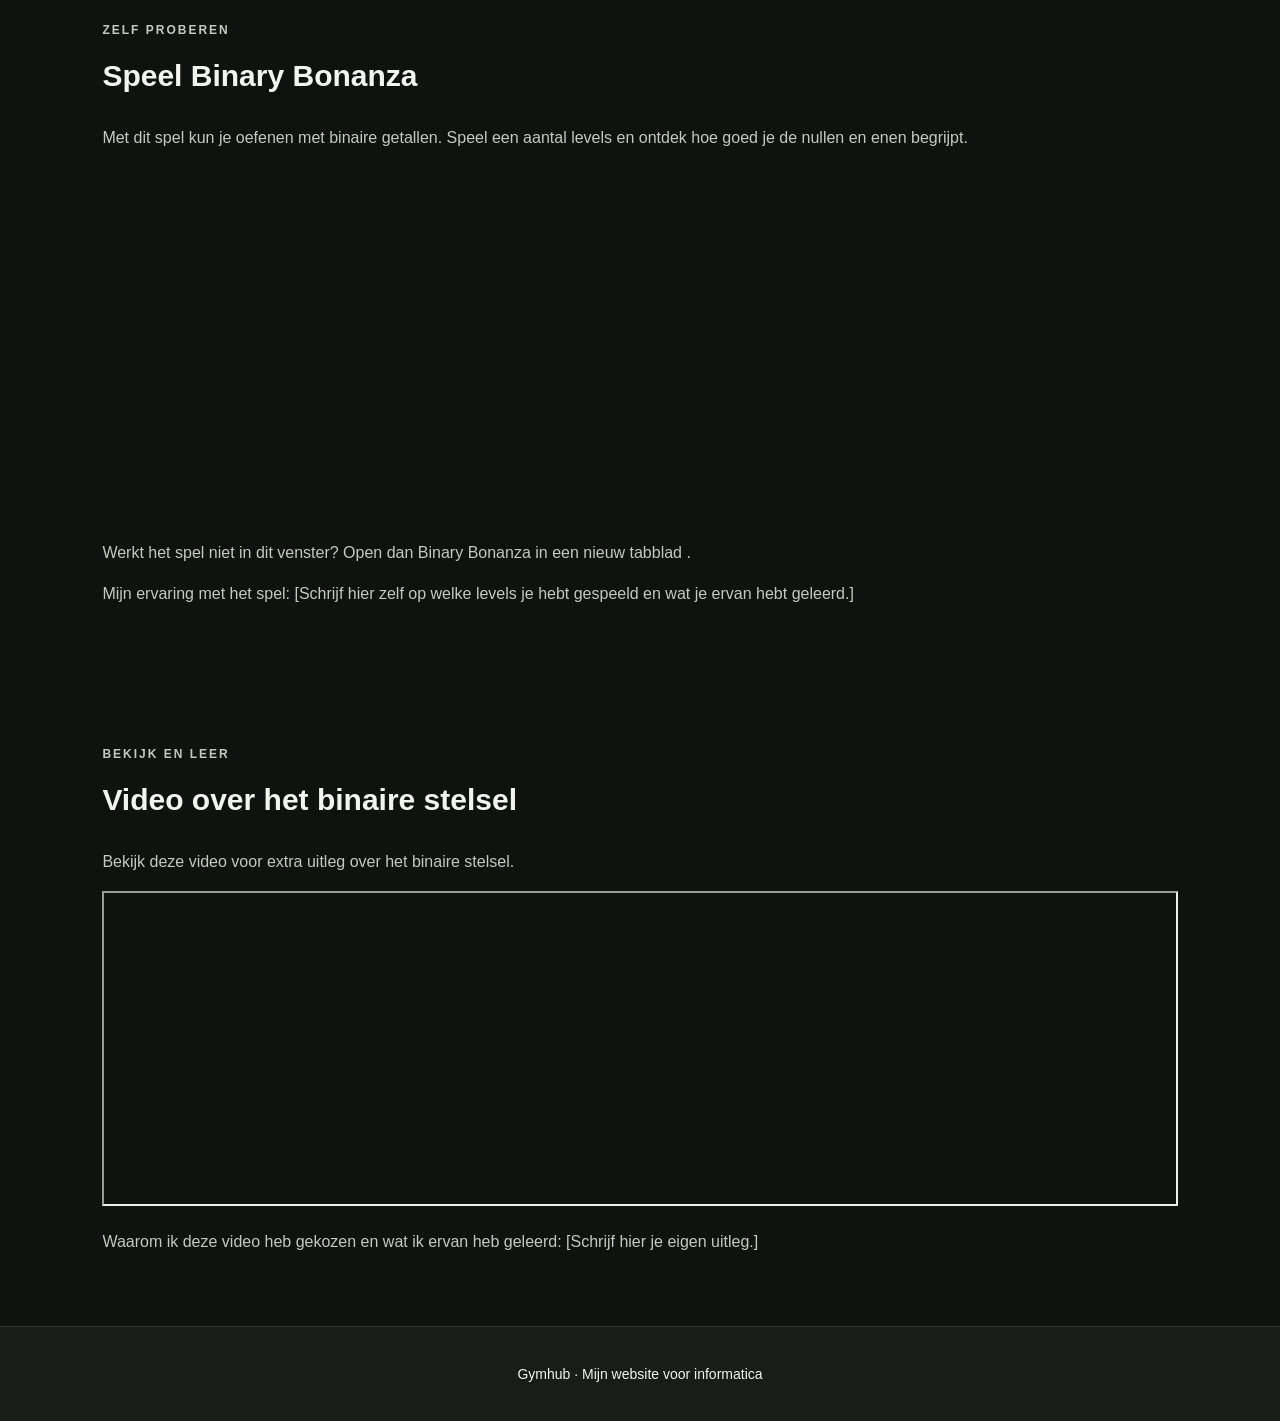
==== commit 4723080c: "goed gedaan met ´´´" ====
--- a/binairstelsel.html
+++ b/binairstelsel.html
@@ -226,7 +226,7 @@
                 [Schrijf hier je eigen uitleg.]
             </p>
         </section>
-```
+
 
     </main>
 
--- a/opmaak.css
+++ b/opmaak.css
@@ -295,3 +295,51 @@
         grid-template-columns: 1fr;
     }
 }
+/* Zet de RGB-kleurvoorbeelden naast elkaar. */
+.kleurkaarten {
+    display: grid;
+    grid-template-columns: repeat(auto-fit, minmax(150px, 1fr));
+    gap: 20px;
+    margin: 24px 0;
+}
+
+/* Geeft iedere kleurkaart een donkere achtergrond. */
+.kleurkaart {
+    background: #1B1F18;
+    border: 1px solid #343A2E;
+    border-radius: 12px;
+    padding: 14px;
+}
+
+/* Laat de voorbeeldkleur duidelijk zien. */
+.kleurvlak {
+    height: 100px;
+    border-radius: 8px;
+}
+
+/* Zorgt voor ruimte tussen de kleur en de tekst. */
+.kleurkaart h3 {
+    margin-bottom: 6px;
+}
+
+.kleurkaart p {
+    overflow-wrap: anywhere;
+}
+
+/* Zet de hex-kleur en uitleg naast elkaar. */
+.hex-voorbeeld {
+    display: flex;
+    align-items: center;
+    gap: 20px;
+    flex-wrap: wrap;
+    margin-top: 20px;
+}
+
+/* Het vlak toont de goudgele hex-kleur. */
+.hex-kleurvlak {
+    width: 130px;
+    height: 100px;
+    background-color: #F2C744;
+    border-radius: 10px;
+    flex-shrink: 0;
+}
